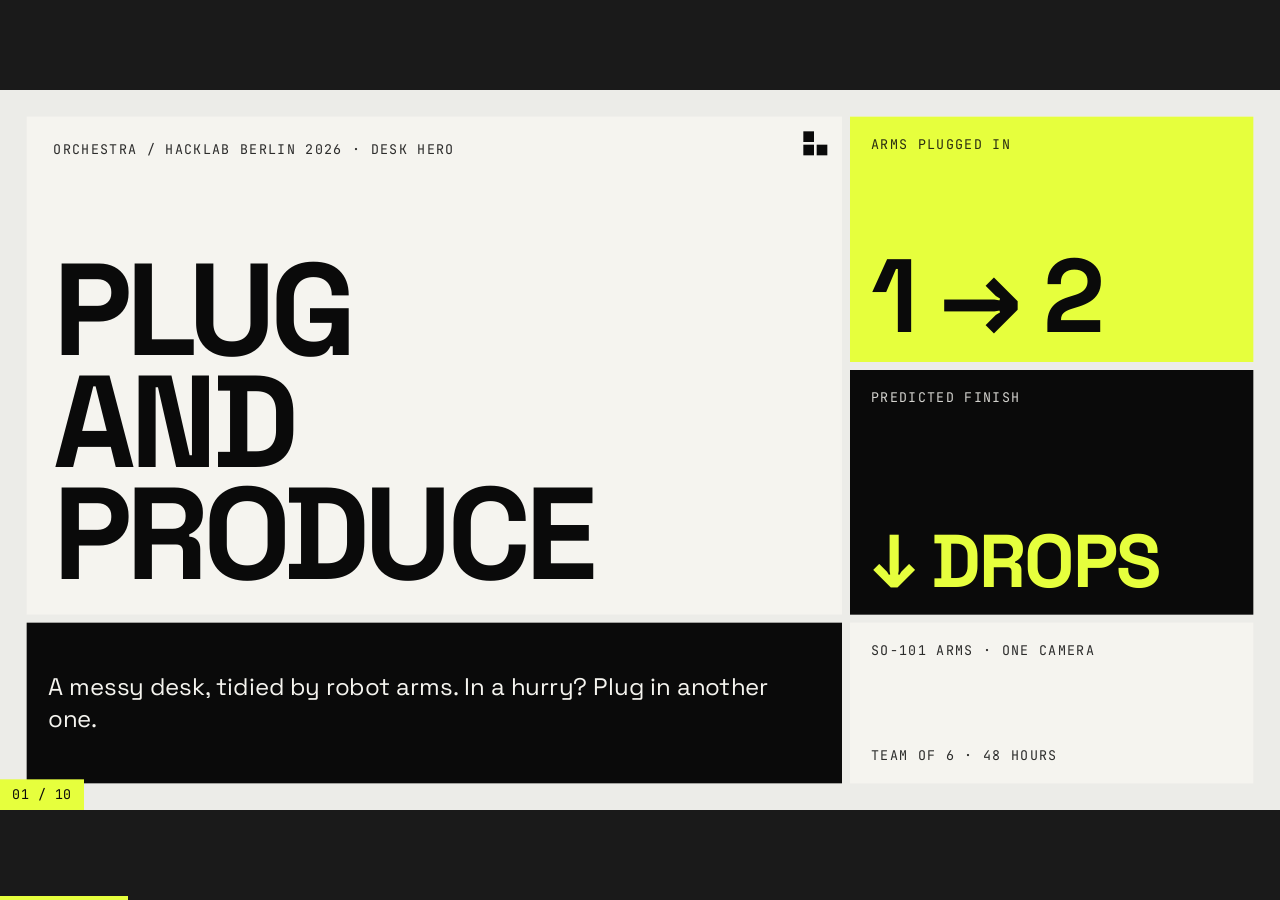
==== presentation/index.html @ 5237c0c7 "Pitch deck: film of the real run (slot), three arms in simulation, reach and step times on the appro" ====
<!DOCTYPE html>
<html lang="en">
<head>
<meta charset="UTF-8">
<meta name="viewport" content="width=device-width, initial-scale=1.0">
<title>Plug and Produce · Orchestra</title>

<!-- Fonts: Space Grotesk (display + body), JetBrains Mono (labels) -->
<link rel="preconnect" href="https://fonts.googleapis.com">
<link rel="preconnect" href="https://fonts.gstatic.com" crossorigin>
<link href="https://fonts.googleapis.com/css2?family=Space+Grotesk:wght@400;500;700&family=JetBrains+Mono:wght@400;500&display=swap" rel="stylesheet">

<style>
/* ===========================================
   THEME: Neo-Grid Bold
   Change these to restyle the whole deck
   =========================================== */
:root {
    --paper: #F5F4EF;
    --bg: #ECECE8;
    --ink: #0A0A0A;
    --lemon: #E6FF3D;
    --muted: #8A8A85;
    --stage-bg: #1A1A1A;
    --slide-bg: var(--bg);

    --font-display: 'Space Grotesk', 'Helvetica Neue', Helvetica, Arial, sans-serif;
    --font-mono: 'JetBrains Mono', ui-monospace, monospace;

    --ease-out-expo: cubic-bezier(0.16, 1, 0.3, 1);
}

* { margin: 0; padding: 0; box-sizing: border-box; }

/* ===========================================
   FIXED 16:9 STAGE: MANDATORY BASE STYLES
   (viewport-base.css, included in full)
   =========================================== */
html,
body {
    width: 100%;
    height: 100%;
    margin: 0;
    overflow: hidden;
    background: var(--stage-bg, #000);
}

.deck-viewport {
    position: fixed;
    inset: 0;
    overflow: hidden;
    background: var(--stage-bg, #000);
}

.deck-stage {
    position: absolute;
    left: 0;
    top: 0;
    width: 1920px;
    height: 1080px;
    overflow: hidden;
    transform-origin: 0 0;
    background: var(--slide-bg, #fff);
}

.slide {
    position: absolute;
    inset: 0;
    width: 1920px;
    height: 1080px;
    overflow: hidden;
    display: block;
    visibility: hidden;
    opacity: 0;
    pointer-events: none;
    background: var(--slide-bg, #fff);
}

.slide.active,
.slide.visible {
    visibility: visible;
    opacity: 1;
    pointer-events: auto;
    z-index: 1;
}

img,
video,
canvas,
svg {
    max-width: 100%;
    max-height: 100%;
}

.deck-controls {
    position: fixed;
    left: 50%;
    bottom: 22px;
    transform: translateX(-50%);
    z-index: 1000;
}

@media print {
    html,
    body {
        width: 1920px;
        height: auto;
        overflow: visible;
        background: #fff;
    }

    .deck-viewport {
        position: static;
        overflow: visible;
        background: #fff;
    }

    .deck-stage {
        position: static;
        width: auto;
        height: auto;
        transform: none !important;
        background: none;
    }

    .slide {
        position: relative;
        display: block !important;
        visibility: visible !important;
        opacity: 1 !important;
        pointer-events: auto !important;
        width: 1920px;
        height: 1080px;
        break-after: page;
        page-break-after: always;
    }

    .slide:last-child {
        break-after: auto;
        page-break-after: auto;
    }

    .deck-controls {
        display: none !important;
    }
}

@media (prefers-reduced-motion: reduce) {
    *,
    *::before,
    *::after {
        animation-duration: 0.01ms !important;
        transition-duration: 0.2s !important;
    }
}

/* ===========================================
   GRID FRAME: 12 columns x 8 rows, 40px inset, 12px gaps
   Place panels with inline grid-column / grid-row spans
   =========================================== */
.slide { font-family: var(--font-display); color: var(--ink); }

.frame {
    position: absolute;
    inset: 40px;
    display: grid;
    grid-template-columns: repeat(12, 1fr);
    grid-template-rows: repeat(8, 1fr);
    gap: 12px;
}

/* ===========================================
   PANELS: paper (default), ink (inverted), lemon (signal)
   No radius, no shadow: depth comes from color adjacency
   =========================================== */
.p {
    position: relative;
    overflow: hidden;
    background: var(--paper);
    padding: 28px 32px;
    display: flex;
    flex-direction: column;
    gap: 18px;
    min-width: 0;
    min-height: 0;
}
.p.ink { background: var(--ink); color: var(--paper); }
.p.lemon { background: var(--lemon); color: var(--ink); }
.p.between { justify-content: space-between; }
.p.end { justify-content: flex-end; }
.p.pad-lg { padding: 36px 40px; }
/* Card bodies reserve equal lines so headlines in a row line up */
.p.between > div:last-child > p.bsm { min-height: 4.35em; }
.p.between > div:last-child > p.body { min-height: 2.7em; }

/* ===========================================
   TYPOGRAPHY
   Display = Space Grotesk 700 uppercase; body = 400 mixed case;
   labels = JetBrains Mono uppercase, tracked
   =========================================== */
.lab {
    font: 400 20px/1.35 var(--font-mono);
    letter-spacing: 0.1em;
    text-transform: uppercase;
    opacity: 0.85;
}
.lab-sm { font: 400 16px/1.4 var(--font-mono); letter-spacing: 0.1em; text-transform: uppercase; opacity: 0.8; }

.display, .title, .sub, .ch, .h3, .stat, .stat-lg, .stat-sm, .secnum {
    font-family: var(--font-display);
    font-weight: 700;
    text-transform: uppercase;
}
.display { font-size: 132px; line-height: 0.92; letter-spacing: -0.02em; }
.title   { font-size: 88px;  line-height: 0.95; letter-spacing: -0.015em; }
.sub     { font-size: 56px;  line-height: 1.0;  letter-spacing: -0.01em; }
.ch      { font-size: 44px;  line-height: 1.0;  letter-spacing: -0.01em; }
.h3      { font-size: 30px;  line-height: 1.05; letter-spacing: -0.005em; }
.stat    { font-size: 156px; line-height: 0.9;  letter-spacing: -0.03em; }
.stat-lg { font-size: 240px; line-height: 0.85; letter-spacing: -0.04em; }
.stat-sm { font-size: 96px;  line-height: 0.9;  letter-spacing: -0.03em; }
.secnum  { font-size: 320px; line-height: 0.85; letter-spacing: -0.05em; }

.body    { font: 400 28px/1.35 var(--font-display); }
.body-lg { font: 400 36px/1.3 var(--font-display); }
.bsm     { font: 400 22px/1.45 var(--font-display); }
.mono { font-family: var(--font-mono); }

/* Headline emphasis: <mark> = lemon swatch, <em> = lemon color, upright */
mark { background: var(--lemon); color: var(--ink); padding: 0 8px; }
em { font-style: normal; color: var(--lemon); }
.p.lemon em, .p:not(.ink) em { color: var(--ink); background: var(--lemon); padding: 0 6px; }

/* ===========================================
   DECORATIVE MARKS
   =========================================== */
.corner {
    position: absolute; top: 22px; right: 22px;
    width: 36px; height: 36px;
    display: grid; grid-template: 1fr 1fr / 1fr 1fr; gap: 4px;
}
.corner i { background: currentColor; }
.corner i:nth-child(2) { background: transparent; }

.blockmark {
    width: 96px; height: 96px;
    display: grid; grid-template: 1fr 1fr / 1fr 1fr; gap: 6px;
}
.blockmark i:nth-child(1), .blockmark i:nth-child(4) { background: currentColor; }

/* Page-number tag, bottom-left of every slide */
.pagenum {
    position: absolute; left: 0; bottom: 0; z-index: 2;
    font: 400 20px var(--font-mono); letter-spacing: 0.04em;
    padding: 10px 18px;
    background: var(--paper); color: var(--ink);
}
.pagenum.invert { background: var(--ink); color: var(--paper); }
.pagenum.lemon { background: var(--lemon); color: var(--ink); }

/* Status chips (0-radius "pills") */
.chips { display: flex; flex-wrap: wrap; gap: 12px; }
.chip {
    font: 500 20px var(--font-mono); letter-spacing: 0.08em; text-transform: uppercase;
    padding: 8px 14px; border: 1.5px solid currentColor;
}
.chip.yes { background: var(--lemon); color: var(--ink); border-color: var(--ink); }

/* ===========================================
   REVEAL ANIMATION: panels rise in, staggered, when a slide becomes visible
   =========================================== */
.frame > .p {
    opacity: 0;
    transform: translateY(24px);
    transition: opacity 0.55s var(--ease-out-expo), transform 0.55s var(--ease-out-expo);
}
.slide.visible .frame > .p { opacity: 1; transform: none; }
.frame > .p:nth-child(1) { transition-delay: 0.05s; }
.frame > .p:nth-child(2) { transition-delay: 0.15s; }
.frame > .p:nth-child(3) { transition-delay: 0.25s; }
.frame > .p:nth-child(4) { transition-delay: 0.35s; }
.frame > .p:nth-child(5) { transition-delay: 0.45s; }
.frame > .p:nth-child(6) { transition-delay: 0.55s; }
.frame > .p:nth-child(7) { transition-delay: 0.65s; }
.frame > .p:nth-child(8) { transition-delay: 0.75s; }

/* ===========================================
   SLIDE 3: LIVE COUNTDOWN WIDGET (example numbers, see slide 6)
   =========================================== */
.clock-time {
    font: 700 132px/0.9 var(--font-display); letter-spacing: -0.03em;
    color: var(--lemon); font-variant-numeric: tabular-nums;
}
.lanes { display: grid; gap: 14px; }
.lane { display: grid; grid-template-columns: 92px 1fr; align-items: center; gap: 14px; opacity: 0.25; transition: opacity 0.4s; }
.lane.on { opacity: 1; }
.lane .bar { height: 34px; display: flex; gap: 6px; }
.lane .bar i { display: block; height: 100%; background: var(--paper); transform: scaleX(0); transform-origin: left; transition: transform 0.6s var(--ease-out-expo); }
.lane.on .bar i { transform: scaleX(1); }
.lane .bar i.l { background: var(--lemon); }
.limit-tag { align-self: flex-start; }

/* ===========================================
   SLIDE 4: FLOW ARROW
   =========================================== */
.arrow { width: 56px; height: 56px; position: absolute; right: 24px; top: 24px; }

/* ===========================================
   SLIDE 5: DEMO BEATS
   =========================================== */
.film { position: relative; padding: 0; overflow: hidden; background: var(--ink); }
.film video { position: absolute; inset: 0; width: 100%; height: 100%; object-fit: cover; background: var(--ink); }
.film .missing { position: absolute; inset: 0; display: none; align-items: center; justify-content: center; text-align: center; padding: 40px; color: var(--paper); font: 500 24px/1.4 var(--font-mono); }
.film.nofilm video { display: none; }
.film.nofilm .missing { display: flex; }
.beats { list-style: none; display: grid; gap: 30px; }
.beats li { display: grid; grid-template-columns: 72px 1fr; gap: 20px; align-items: baseline; }
.beats .n { font: 500 24px var(--font-mono); letter-spacing: 0.06em; color: var(--lemon); }
.beats .t { font: 400 30px/1.3 var(--font-display); }
.beats b { font-weight: 700; text-transform: uppercase; letter-spacing: -0.005em; }

/* ===========================================
   SLIDE 6: BAR CHART (ideal 1/N vs lower bound)
   =========================================== */
.chart { flex: 1; display: grid; grid-template-columns: repeat(4, 1fr); gap: 40px; align-items: end;
         border-left: 2px solid var(--ink); border-bottom: 2px solid var(--ink); padding: 0 32px; min-height: 0; }
.grp { height: 100%; display: flex; align-items: flex-end; gap: 10px; position: relative; }
.bar-v { flex: 1; position: relative; transform: scaleY(0); transform-origin: bottom; transition: transform 0.8s var(--ease-out-expo); }
.slide.visible .bar-v { transform: scaleY(1); }
.grp:nth-child(2) .bar-v { transition-delay: 0.15s; }
.grp:nth-child(3) .bar-v { transition-delay: 0.3s; }
.grp:nth-child(4) .bar-v { transition-delay: 0.45s; }
.bar-v.a { background: var(--ink); }
.bar-v.b { background: var(--lemon); border: 1.5px solid var(--ink); }
.bar-v span { position: absolute; top: -34px; left: 0; right: 0; text-align: center; font: 500 20px var(--font-mono); }
.xaxis { display: grid; grid-template-columns: repeat(4, 1fr); gap: 40px; padding: 0 32px 0 34px; }
.xaxis div { text-align: center; }
.legend { display: flex; gap: 28px; align-items: center; }
.sw { display: inline-block; width: 22px; height: 22px; vertical-align: -4px; margin-right: 10px; }
.sw.a { background: var(--ink); }
.sw.b { background: var(--lemon); border: 1.5px solid var(--ink); }
.formula { font: 500 38px/1.35 var(--font-mono); letter-spacing: 0.01em; }
.formula u { text-decoration: none; border-bottom: 3px solid var(--lemon); }

/* ===========================================
   PRESENTER CHROME (outside the stage)
   Progress bar, notes overlay (N), edit toggle (E)
   =========================================== */
.progress { position: fixed; left: 0; bottom: 0; height: 4px; background: var(--lemon); z-index: 1001; transition: width 0.3s; }
.notes { display: none; }
#notesPanel {
    position: fixed; left: 0; right: 0; bottom: 0; z-index: 1002;
    background: rgba(10, 10, 10, 0.92); color: var(--paper);
    font: 400 18px/1.5 var(--font-display); padding: 18px 28px 24px;
    transform: translateY(100%); transition: transform 0.25s;
}
#notesPanel.show { transform: none; }
#notesPanel .lab { color: var(--lemon); margin-bottom: 6px; }

.edit-hotzone { position: fixed; top: 0; left: 0; width: 80px; height: 80px; z-index: 10000; cursor: pointer; }
.edit-toggle {
    position: fixed; top: 16px; left: 16px; z-index: 10001;
    font: 500 14px var(--font-mono); letter-spacing: 0.08em; text-transform: uppercase;
    background: var(--lemon); color: var(--ink); border: 0; padding: 10px 14px; cursor: pointer;
    opacity: 0; pointer-events: none; transition: opacity 0.3s ease;
}
.edit-toggle.show, .edit-toggle.active { opacity: 1; pointer-events: auto; }
body.editing .deck-stage [contenteditable="true"]:focus { outline: 3px dashed var(--lemon); outline-offset: 4px; }
</style>
</head>
<body>
<div class="deck-viewport">
<main class="deck-stage" id="deckStage">

<!-- =========================================================
     01 / COVER
     ========================================================= -->
<section class="slide" aria-label="Plug and Produce">
  <div class="frame">
    <div class="p pad-lg between" style="grid-column:1/span 8;grid-row:1/span 6">
      <div class="lab">Orchestra / HackLab Berlin 2026 &middot; Desk Hero</div>
      <div class="corner"><i></i><i></i><i></i><i></i></div>
      <h1 class="display" style="font-size:196px;line-height:.86;letter-spacing:-.045em">Plug<br>and<br>Produce</h1>
    </div>
    <div class="p lemon between" style="grid-column:9/span 4;grid-row:1/span 3">
      <div class="lab">Arms plugged in</div>
      <div class="stat">1&nbsp;&rarr;&nbsp;2</div>
    </div>
    <div class="p ink between" style="grid-column:9/span 4;grid-row:4/span 3">
      <div class="lab">Predicted finish</div>
      <div class="stat-sm" style="font-size:112px;color:var(--lemon)">&darr;&nbsp;Drops</div>
    </div>
    <div class="p ink" style="grid-column:1/span 8;grid-row:7/span 2;justify-content:center">
      <p class="body-lg">A messy desk, tidied by robot arms. In a hurry? Plug in another one.</p>
    </div>
    <div class="p between" style="grid-column:9/span 4;grid-row:7/span 2">
      <div class="lab">SO-101 arms &middot; one camera</div>
      <div class="lab">Team of 6 &middot; 48 hours</div>
    </div>
  </div>
  <div class="pagenum lemon">01 / 10</div>
  <aside class="notes">We're Orchestra. Your desk is a mess. Point a camera at it and the arms tidy it. In a hurry? Plug in another arm and watch the finish time drop. (~15 s)</aside>
</section>

<!-- =========================================================
     02 / PROBLEM
     ========================================================= -->
<section class="slide" aria-label="The problem">
  <div class="frame">
    <div class="p pad-lg between" style="grid-column:1/span 7;grid-row:1/span 4">
      <div class="lab">The problem / your desk</div>
      <div class="corner"><i></i><i></i><i></i><i></i></div>
      <h2 class="title">A desk robot does<br><mark>one trained thing</mark></h2>
    </div>
    <div class="p lemon between" style="grid-column:8/span 5;grid-row:1/span 4">
      <div class="lab">Training runs we need for a new object on the desk</div>
      <div class="stat-lg">0</div>
    </div>
    <div class="p ink between" style="grid-column:1/span 4;grid-row:5/span 4">
      <div class="stat-sm" style="color:var(--lemon)">01</div>
      <div><div class="ch" style="margin-bottom:14px">New object</div><p class="body">A trained policy only knows the things it was shown.</p></div>
    </div>
    <div class="p between" style="grid-column:5/span 4;grid-row:5/span 4">
      <div class="stat-sm">02</div>
      <div><div class="ch" style="margin-bottom:14px">In a hurry</div><p class="body">A second arm means new data, or re-programming by hand.</p></div>
    </div>
    <div class="p ink between" style="grid-column:9/span 4;grid-row:5/span 4">
      <div class="stat-sm" style="color:var(--lemon)">03</div>
      <div><div class="ch" style="margin-bottom:14px">More arms</div><p class="body">The speed-up flattens, and nothing tells you why.</p></div>
    </div>
  </div>
  <div class="pagenum">02 / 10</div>
  <aside class="notes">Desk robots today are trained for one chore with the objects they saw. Put something new on the desk and they are lost. Want it done faster with a second arm? That means new data or re-programming. And more arms rarely means N times faster, with nothing telling you why. Ours needs no training per object: a camera model names what is on the desk. (~30 s)</aside>
</section>

<!-- =========================================================
     03 / IDEA
     ========================================================= -->
<section class="slide" aria-label="The idea" data-countdown>
  <div class="frame">
    <div class="p pad-lg between" style="grid-column:1/span 9;grid-row:1/span 3">
      <div class="lab">The idea</div>
      <h2 class="title" style="font-size:84px">Press Go. Plug in.<br><mark>Watch the clock drop.</mark></h2>
    </div>
    <div class="p lemon between" style="grid-column:1/span 3;grid-row:4/span 5">
      <div class="stat-sm">01</div>
      <div>
        <div class="ch" style="margin-bottom:14px">See</div>
        <p class="bsm">A camera model reads the desk, names each thing, decides where it goes and writes the steps.</p>
      </div>
    </div>
    <div class="p between" style="grid-column:4/span 3;grid-row:4/span 5">
      <div class="stat-sm">02</div>
      <div>
        <div class="ch" style="margin-bottom:14px">Split</div>
        <p class="bsm">The planner gives every step to an arm and predicts the finish time.</p>
      </div>
    </div>
    <div class="p ink between" style="grid-column:7/span 3;grid-row:4/span 5">
      <div class="stat-sm" style="color:var(--lemon)">03</div>
      <div>
        <div class="ch" style="margin-bottom:14px">Re-split</div>
        <p class="bsm">An arm joins, leaves or fails: running steps stay put, the rest is re-planned live.</p>
      </div>
    </div>
    <div class="p ink between" style="grid-column:10/span 3;grid-row:1/span 8">
      <div class="lab">Predicted finish &middot; our planner</div>
      <div class="clock-time" id="clockTime">2:00</div>
      <div class="chip yes limit-tag" id="clockLimit">Limit: arms</div>
      <div class="lanes">
        <div class="lane on" data-lane="1"><span class="lab">Arm 1</span><div class="bar"><i style="width:30%"></i><i style="width:22%"></i><i style="width:26%"></i></div></div>
        <div class="lane" data-lane="2"><span class="lab">Arm 2</span><div class="bar"><i class="l" style="width:28%"></i><i class="l" style="width:24%"></i></div></div>
        <div class="lane" data-lane="3"><span class="lab">Arm 3</span><div class="bar"><i style="width:34%"></i></div></div>
      </div>
      <div class="lab-sm">Sort 12 objects &middot; planner output on today's code</div>
    </div>
  </div>
  <div class="pagenum invert">03 / 10</div>
  <aside class="notes">Three moves. See: a camera model reads the desk and writes the steps. Split: the planner assigns steps and predicts the finish. Re-split: when an arm joins, leaves or fails, we re-plan the rest live. The clock on the right is our planner's real output for the 12-object sort: watch it drop as arms join, then stop when a shared bin binds. (~35 s)</aside>
</section>

<!-- =========================================================
     04 / HOW IT WORKS
     ========================================================= -->
<section class="slide" aria-label="How it works">
  <div class="frame">
    <div class="p pad-lg between" style="grid-column:1/span 5;grid-row:1/span 2">
      <div class="lab">How it works</div>
      <h2 class="sub">One loop, <mark>any arm</mark></h2>
    </div>
    <div class="p ink between" style="grid-column:6/span 7;grid-row:1/span 2">
      <div class="lab">The one contract every arm speaks</div>
      <p class="body-lg"><span class="mono" style="color:var(--lemon);font-size:32px;white-space:nowrap">execute(task) &rarr; ok | failed | timeout | arm_down</span><br>Real, simulated and fake arms all implement it.</p>
    </div>

    <div class="p between" style="grid-column:1/span 3;grid-row:3/span 3">
      <svg class="arrow" viewBox="0 0 64 64" aria-hidden="true"><path d="M8 32h44M36 16l16 16-16 16" fill="none" stroke="currentColor" stroke-width="6"/></svg>
      <div class="lab">Ops &middot; 01</div>
      <div><div class="h3" style="margin-bottom:10px">Camera + VLM</div><p class="bsm">Qwen3-VL points at each object; ArUco markers map pixels onto the table.</p></div>
    </div>
    <div class="p lemon between" style="grid-column:4/span 3;grid-row:3/span 3">
      <svg class="arrow" viewBox="0 0 64 64" aria-hidden="true"><path d="M8 32h44M36 16l16 16-16 16" fill="none" stroke="currentColor" stroke-width="6"/></svg>
      <div class="lab">Ops &middot; 02</div>
      <div><div class="h3" style="margin-bottom:10px">Planner</div><p class="bsm">Reach: only arms that can get to an object are offered it. Time: every step has an estimate, replaced by each arm's measured times.</p></div>
    </div>
    <div class="p between" style="grid-column:7/span 3;grid-row:3/span 3">
      <svg class="arrow" viewBox="0 0 64 64" aria-hidden="true"><path d="M8 32h44M36 16l16 16-16 16" fill="none" stroke="currentColor" stroke-width="6"/></svg>
      <div class="lab">Ops &middot; 03</div>
      <div><div class="h3" style="margin-bottom:10px">Executor</div><p class="bsm">One arm at a time in a shared area. Retries, heartbeat, and a re-plan on every event.</p></div>
    </div>
    <div class="p ink between" style="grid-column:10/span 3;grid-row:3/span 3">
      <div class="lab">Action &middot; 04</div>
      <div><div class="h3" style="margin-bottom:10px">Arm workers</div><p class="bsm">SkillWorker: IK skills on MuJoCo and LeRobot; SmolVLA behind the same call.</p></div>
    </div>

    <div class="p lemon between" style="grid-column:1/span 4;grid-row:6/span 3">
      <div class="lab">Hardware</div>
      <div><div class="h3" style="margin-bottom:10px">Discovery</div><p class="bsm">Arm plugged in or out: its worker starts, homes slowly, joins the plan.</p></div>
    </div>
    <div class="p between" style="grid-column:5/span 4;grid-row:6/span 3">
      <div class="lab">Ops</div>
      <div><div class="h3" style="margin-bottom:10px">Event log</div><p class="bsm">Append-only JSON lines. The screen reads only this.</p></div>
    </div>
    <div class="p ink between" style="grid-column:9/span 4;grid-row:6/span 3">
      <div class="lab">Ops</div>
      <div><div class="h3" style="margin-bottom:10px">Live screen</div><p class="bsm">Countdown, what-if for 1&ndash;4 arms, the limit in words, plan vs actual.</p></div>
    </div>
  </div>
  <div class="pagenum invert">04 / 10</div>
  <aside class="notes">Left to right. The camera model names what is on the desk and writes the steps. Reach: we know where each arm stands, so a step is only offered to arms that can get to the object. Time: every step has an estimate, and after the first few the planner uses each arm's own measured times, so the finish time on screen gets more honest as it runs. The executor keeps two arms out of the same spot and re-plans on every event. Plugging in an arm is just one more event. (~40 s)</aside>
</section>

<!-- =========================================================
     05 / LIVE DEMO CUE
     ========================================================= -->
<section class="slide" aria-label="Live demo">
  <div class="frame">
    <div class="p film" style="grid-column:1/span 8;grid-row:1/span 8">
      <video src="media/real_run.mp4" controls playsinline preload="metadata" onerror="this.parentNode.classList.add('nofilm')"></video>
      <div class="missing">Film of the real run goes here:<br>presentation/media/real_run.mp4</div>
    </div>
    <div class="p ink pad-lg" style="grid-column:9/span 4;grid-row:1/span 8;justify-content:center">
      <ol class="beats">
        <li><span class="n">01</span><span class="t"><b>See.</b> The camera reads the desk and splits the work.</span></li>
        <li><span class="n">02</span><span class="t"><b>Go.</b> One arm tidies; the clock runs.</span></li>
        <li><span class="n">03</span><span class="t"><b>Plug in.</b> A second arm, found by its USB.</span></li>
        <li><span class="n">04</span><span class="t"><b>Re-plan.</b> The rest is re-split, live.</span></li>
        <li><span class="n">05</span><span class="t"><b>Together.</b> Both arms finish the desk.</span></li>
      </ol>
    </div>
  </div>
  <div class="pagenum invert">05 / 10</div>
  <aside class="notes">Play the film, shot on our own table (click the video). Narrate each beat over it; keep quiet at the plug-in and let the screen do the talking. Say only what the film shows. If the rig is on stage and behaving, offer a judge to put their own object on the desk. (~90 s)</aside>
</section>

<!-- =========================================================
     06 / THREE ARMS, SIMULATED
     ========================================================= -->
<section class="slide" aria-label="Three arms">
  <div class="frame">
    <div class="p film" style="grid-column:1/span 8;grid-row:1/span 8">
      <video src="../docs/media/pyramid_isaac_sim.mp4" controls muted playsinline preload="metadata" onerror="this.parentNode.classList.add('nofilm')"></video>
      <div class="missing">Simulation film:<br>docs/media/pyramid_isaac_sim.mp4</div>
    </div>
    <div class="p lemon between pad-lg" style="grid-column:9/span 4;grid-row:1/span 4">
      <div class="lab">Same planner, three arms, another job</div>
      <div class="ch">Arms join<br>as it runs</div>
    </div>
    <div class="p ink between" style="grid-column:9/span 4;grid-row:5/span 2">
      <div class="lab">Steps done, 14 boxes into a pyramid</div>
      <div class="stat-sm" style="color:var(--lemon)">28/28</div>
    </div>
    <div class="p between" style="grid-column:9/span 4;grid-row:7/span 2">
      <div class="lab">Simulated (MuJoCo, shown in Isaac Sim)</div>
      <p class="bsm">Arm 2 joins after 3 boxes, arm 3 after 7. Done in 110.5 s, no contact between arms.</p>
    </div>
  </div>
  <div class="pagenum invert">06 / 10</div>
  <aside class="notes">Two arms is what fits on our table. In simulation the same planner and executor run three: one arm starts alone, the second joins after three boxes, the third after seven, and nobody re-programs anything. A different job too, stacking a pyramid: the system does not care what the task is. Say clearly this one is simulated. (~25 s)</aside>
</section>

<!-- =========================================================
     07 / WHY IT STOPS SPEEDING UP
     ========================================================= -->
<section class="slide" aria-label="Why it stops speeding up">
  <div class="frame">
    <div class="p pad-lg between" style="grid-column:1/span 6;grid-row:1/span 3">
      <div class="lab">Why it stops speeding up</div>
      <h2 class="title" style="font-size:72px">More arms help<br><mark>until</mark> something<br>else binds</h2>
    </div>
    <div class="p ink between pad-lg" style="grid-column:7/span 6;grid-row:1/span 3">
      <div class="lab">Lower bound, computed on every re-plan</div>
      <div class="formula">finish &ge; max(<br>&nbsp;&nbsp;<u>work &divide; arms</u>,<br>&nbsp;&nbsp;<u>step order</u>, <u>busiest shared area</u> )</div>
      <div class="chips"><span class="chip yes">arms</span><span class="chip yes">order</span><span class="chip yes">resource:&lt;name&gt;</span></div>
    </div>
    <div class="p" style="grid-column:1/span 8;grid-row:4/span 5;gap:16px">
      <div class="legend lab"><span><i class="sw a"></i>Ideal 1/N</span><span><i class="sw b"></i>Our plan</span><span style="margin-left:auto">Sort 12 objects &middot; seconds</span></div>
      <div class="chart" id="scaleChart" style="margin-top:40px">
        <div class="grp"><div class="bar-v a" style="height:100%"><span>120</span></div><div class="bar-v b" style="height:100%"><span>120</span></div></div>
        <div class="grp"><div class="bar-v a" style="height:50%"><span>60</span></div><div class="bar-v b" style="height:53.3%"><span>64</span></div></div>
        <div class="grp"><div class="bar-v a" style="height:33.3%"><span>40</span></div><div class="bar-v b" style="height:45%"><span>54</span></div></div>
        <div class="grp"><div class="bar-v a" style="height:25%"><span>30</span></div><div class="bar-v b" style="height:45%"><span>54</span></div></div>
      </div>
      <div class="xaxis lab-sm" id="scaleAxis"><div>1 arm<br>limit: arms</div><div>2 arms<br>limit: arms</div><div>3 arms<br>limit: input bin</div><div>4 arms<br>limit: input bin</div></div>
    </div>
    <div class="p lemon between" style="grid-column:9/span 4;grid-row:4/span 3">
      <div class="lab">Planned speed-up (planner output), sort 12 objects, <span data-fact="scaling.best_arms">3</span> arms</div>
      <div class="stat" data-fact="scaling.best_speedup">2.2&times;</div>
    </div>
    <div class="p ink between" style="grid-column:9/span 4;grid-row:7/span 2">
      <div class="lab">Published multi-arm systems: 1.5&ndash;3&times;</div>
      <p class="body">Not N&times;. The screen names the limit, in words.</p>
    </div>
  </div>
  <div class="pagenum invert">07 / 10</div>
  <aside class="notes">Speed-up is never N times. The finish time can't beat the work split across arms, the longest chain of ordered steps, or the busiest shared area. We compute that bound on every re-plan and say which one binds. This chart is planned, not measured on real arms: our planner on today's code for a 12-object sort: the second arm nearly halves it, the third helps less, and the fourth adds nothing because everyone queues at the shared input bin. (~35 s)</aside>
</section>

<!-- =========================================================
     08 / BUILT THIS WEEKEND (numbers filled by update_deck.py)
     ========================================================= -->
<section class="slide" aria-label="Built this weekend">
  <div class="frame">
    <div class="p pad-lg between" style="grid-column:1/span 6;grid-row:1/span 3">
      <div class="lab">Where we are</div>
      <h2 class="title" style="font-size:80px">Built this<br><mark>weekend</mark></h2>
      <div class="lab-sm">From the repo &middot; main @ <span data-fact="main_sha">ec9f69e</span> &middot; <span data-fact="generated">Sat 21 Nov</span></div>
    </div>
    <div class="p lemon between" style="grid-column:7/span 3;grid-row:1/span 3">
      <div class="lab">Tests across team branches</div>
      <div class="stat" data-fact="show.tests">199</div>
    </div>
    <div class="p ink between" style="grid-column:10/span 3;grid-row:1/span 3">
      <div class="lab">Commits, all teams</div>
      <div class="stat" style="color:var(--lemon)" data-fact="show.commits">91</div>
    </div>
    <div class="p between" style="grid-column:1/span 3;grid-row:4/span 3">
      <div class="lab">Operations backlog done</div>
      <div class="stat-sm" data-fact="show.ops_backlog">16/22</div>
    </div>
    <div class="p ink between" style="grid-column:4/span 3;grid-row:4/span 3">
      <div class="lab">Action workstreams done</div>
      <div class="stat-sm" style="color:var(--lemon)" data-fact="show.action_work">12/13</div>
    </div>
    <div class="p between" style="grid-column:7/span 3;grid-row:4/span 3">
      <div class="lab">Arm pairs calibrated, teleoperating</div>
      <div class="stat-sm" data-fact="show.pairs">2</div>
    </div>
    <div class="p lemon between" style="grid-column:10/span 3;grid-row:4/span 3">
      <div class="lab">Teleop episodes on the Hub</div>
      <div class="stat-sm" data-fact="show.episodes">20</div>
    </div>
    <div class="p ink between" style="grid-column:1/span 6;grid-row:7/span 2">
      <div class="lab">Simulation</div>
      <p class="body">Sort 12 objects: <span data-fact="show.sim_steps">24/24</span> steps on <span data-fact="show.sim_arms">3</span> MuJoCo arms; a failed grasp recovers.</p>
    </div>
    <div class="p between" style="grid-column:7/span 6;grid-row:7/span 2">
      <div class="lab">Real arms, Sunday morning</div>
      <p class="body">Two SO-101s tidy 5 boxes into the bowl: best run 106 s. An arm plugged in mid-run joins in under 1 s.</p>
    </div>
  </div>
  <div class="pagenum">08 / 10</div>
  <aside class="notes">Where we are, straight from the repo: the camera, the planner and the live re-split work end to end; simulated arms run the whole sort; and since Sunday morning two real arms tidy the table together, with an arm joining mid-run in under a second. (~20 s)</aside>
</section>

<!-- =========================================================
     09 / UNDER THE HOOD + TEAM
     ========================================================= -->
<section class="slide" aria-label="Under the hood">
  <div class="frame">
    <div class="p lemon between" style="grid-column:1/span 3;grid-row:1/span 3">
      <div class="lab">CP-SAT proves the plan optimal at 4&ndash;8 arms</div>
      <div class="stat" style="font-size:128px">&lt;2&nbsp;s</div>
    </div>
    <div class="p between" style="grid-column:4/span 3;grid-row:1/span 3">
      <div class="lab">Switch plans only if 10% better, unless arms change or a step fails</div>
      <div class="stat" style="font-size:128px">10%</div>
    </div>
    <div class="p ink between" style="grid-column:7/span 3;grid-row:1/span 3">
      <div class="lab">Running steps moved by a re-plan</div>
      <div class="stat" style="font-size:128px;color:var(--lemon)">0</div>
    </div>
    <div class="p between" style="grid-column:10/span 3;grid-row:1/span 3">
      <div class="lab">Camera check per place step, Qwen3-VL on one laptop GPU</div>
      <div class="stat" style="font-size:128px">2.8&nbsp;s</div>
    </div>

    <div class="p ink between" style="grid-column:1/span 4;grid-row:4/span 5">
      <div class="lab">Hardware</div>
      <div>
        <div class="sub" style="margin-bottom:16px">Diego &amp; Om</div>
        <p class="bsm">Rig, calibration, safe motion. Two real arms picking by camera, aim fitted on logged grasps.</p>
      </div>
    </div>
    <div class="p between" style="grid-column:5/span 4;grid-row:4/span 5">
      <div class="lab">Action</div>
      <div>
        <div class="sub" style="margin-bottom:16px">Vivek &amp; Sahil</div>
        <p class="bsm">IK skills behind one worker, sort on 3 MuJoCo arms, LeRobot driver. Teleop data for SmolVLA.</p>
      </div>
    </div>
    <div class="p lemon between" style="grid-column:9/span 4;grid-row:4/span 5">
      <div class="lab">Operations</div>
      <div>
        <div class="sub" style="margin-bottom:16px">Vato &amp; Aravind</div>
        <p class="bsm">Planners, live re-split, live screen, plug-in detection. Qwen3-VL reads the desk.</p>
      </div>
    </div>
  </div>
  <div class="pagenum lemon">09 / 10</div>
  <aside class="notes">Under the hood: CP-SAT proves optimal plans in under 2 s at 4 to 8 arms, with HEFT as the live default. We never move a running step, we only switch plans when it's clearly better, and the camera checks every place. Three teams, one contract between them. (~25 s)</aside>
</section>

<!-- =========================================================
     10 / CLOSE
     ========================================================= -->
<section class="slide" aria-label="Thank you">
  <div class="frame">
    <div class="p ink end pad-lg" style="grid-column:1/span 9;grid-row:1/span 6">
      <div class="corner" style="color:var(--lemon)"><i></i><i></i><i></i><i></i></div>
      <h2 class="display">Plug in an arm.<br><em>Watch the clock</em><br><em>drop.</em></h2>
    </div>
    <div class="p lemon between" style="grid-column:10/span 3;grid-row:1/span 6">
      <div class="blockmark"><i></i><i></i><i></i><i></i></div>
      <div>
        <div class="lab" style="margin-bottom:14px">Thank you</div>
        <div class="sub">Questions?</div>
      </div>
    </div>
    <div class="p between" style="grid-column:1/span 6;grid-row:7/span 2">
      <div class="lab">Beyond the desk</div>
      <p class="body">The same system runs a packing or kitting bench: add an arm, and it tells you when the batch is done.</p>
    </div>
    <div class="p between" style="grid-column:7/span 6;grid-row:7/span 2">
      <div class="lab">Orchestra &middot; github.com/termvato/HFTeamA</div>
      <p class="body">Diego &middot; Om &middot; Vivek &middot; Sahil &middot; Vato &middot; Aravind</p>
    </div>
  </div>
  <div class="pagenum invert">10 / 10</div>
  <aside class="notes">Today it tidies a desk. The same system runs a packing bench in industry: add an arm, and it tells you when the batch is done. Plug in an arm, watch the clock drop. Thanks. (~15 s)</aside>
</section>

</main>
</div>

<!-- Presenter chrome: outside the stage -->
<div class="progress" id="progress"></div>
<div id="notesPanel" aria-live="polite"><div class="lab">Speaker notes (N)</div><div id="notesText"></div></div>
<div class="edit-hotzone" id="editHotzone"></div>
<button class="edit-toggle" id="editToggle" title="Edit mode (E)">Edit</button>

<!-- Repo facts: regenerate with `python presentation/update_deck.py --fetch` -->
<!-- FACTS:START -->
<script type="application/json" id="deck-facts">
{
 "generated": "Sun 22 Nov 12:53",
 "main_sha": "598053e",
 "show": {
  "tests": 384,
  "commits": 229,
  "ops_backlog": "17/22",
  "action_work": "12/13",
  "followers": 2,
  "pairs": 2,
  "episodes": 20,
  "sim_steps": "24/24",
  "sim_arms": "3",
  "dry_1": "53 s",
  "dry_2": "37 s",
  "vlm_found": "6/6",
  "vlm_error": "0.6 cm"
 },
 "scaling": {
  "task": "sort12",
  "rows": [
   {
    "n": 1,
    "planned": 120.0,
    "bound": 120.0,
    "ideal": 120.0,
    "limit": "arms"
   },
   {
    "n": 2,
    "planned": 64.0,
    "bound": 60.0,
    "ideal": 60.0,
    "limit": "arms"
   },
   {
    "n": 3,
    "planned": 54.0,
    "bound": 54.0,
    "ideal": 40.0,
    "limit": "input bin"
   },
   {
    "n": 4,
    "planned": 54.0,
    "bound": 54.0,
    "ideal": 30.0,
    "limit": "input bin"
   }
  ],
  "best_speedup": "2.2×",
  "best_arms": 3
 }
}
</script>
<!-- FACTS:END -->

<script>
/* ===========================================
   REPO FACTS (written by presentation/update_deck.py)
   Missing facts leave the slide's own text in place
   =========================================== */
const FACTS = (() => {
    try { return JSON.parse(document.getElementById('deck-facts').textContent); }
    catch { return null; }
})();
const fact = (path) => path.split('.').reduce((o, k) => (o == null ? null : o[k]), FACTS);
const mmss = (s) => `${Math.floor(s / 60)}:${String(Math.round(s % 60)).padStart(2, '0')}`;

function applyFacts() {
    document.querySelectorAll('[data-fact]').forEach((el) => {
        const v = fact(el.dataset.fact);
        if (v != null) el.textContent = v;
    });
    const rows = fact('scaling.rows');
    if (!rows || !rows.length) return;
    const top = Math.max(...rows.map((r) => Math.max(r.planned, r.ideal)));
    const bar = (cls, v) => `<div class="bar-v ${cls}" style="height:${(100 * v / top).toFixed(1)}%"><span>${Math.round(v)}</span></div>`;
    const arms = (n) => `${n} arm${n > 1 ? 's' : ''}`;
    document.getElementById('scaleChart').innerHTML = rows.map((r) => `<div class="grp">${bar('a', r.ideal)}${bar('b', r.planned)}</div>`).join('');
    document.getElementById('scaleAxis').innerHTML = rows.map((r) => `<div>${arms(r.n)}<br>limit: ${r.limit}</div>`).join('');
}
applyFacts();

/* ===========================================
   SLIDE PRESENTATION CONTROLLER
   Keys: arrows / space / PgUp / PgDn / Home / End; N = notes; E = edit; Ctrl+S = save HTML
   =========================================== */
class SlidePresentation {
    constructor() {
        this.slides = [...document.querySelectorAll('.slide')];
        this.stage = document.getElementById('deckStage');
        this.progress = document.getElementById('progress');
        this.notesPanel = document.getElementById('notesPanel');
        this.notesText = document.getElementById('notesText');
        this.timers = [];
        this.editing = false;
        this.current = 0;
        this.slides.forEach((s, i) => {
            const pn = s.querySelector('.pagenum');
            const pad = (n) => String(n).padStart(2, '0');
            if (pn) pn.textContent = `${pad(i + 1)} / ${pad(this.slides.length)}`;
        });
        this.setupStageScale();
        this.setupKeyboardNav();
        this.setupTouchNav();
        this.setupWheelNav();
        this.setupEditing();
        const fromHash = parseInt(location.hash.slice(1), 10);
        this.show(Number.isFinite(fromHash) ? fromHash - 1 : 0);
    }

    setupStageScale() {
        const scale = () => {
            const k = Math.min(innerWidth / 1920, innerHeight / 1080);
            this.stage.style.transform =
                `translate(${(innerWidth - 1920 * k) / 2}px, ${(innerHeight - 1080 * k) / 2}px) scale(${k})`;
        };
        scale();
        addEventListener('resize', scale);
    }

    setupKeyboardNav() {
        document.addEventListener('keydown', (e) => {
            if (this.editing) {
                if (e.key === 'Escape') this.toggleEdit(false);
                if ((e.ctrlKey || e.metaKey) && e.key.toLowerCase() === 's') { e.preventDefault(); this.saveHtml(); }
                return;
            }
            const next = ['ArrowRight', 'ArrowDown', ' ', 'PageDown'];
            const prev = ['ArrowLeft', 'ArrowUp', 'PageUp'];
            if (next.includes(e.key)) { e.preventDefault(); this.show(this.current + 1); }
            else if (prev.includes(e.key)) { e.preventDefault(); this.show(this.current - 1); }
            else if (e.key === 'Home') this.show(0);
            else if (e.key === 'End') this.show(this.slides.length - 1);
            else if (e.key === 'n' || e.key === 'N') this.notesPanel.classList.toggle('show');
            else if (e.key === 'e' || e.key === 'E') this.toggleEdit(true);
        });
    }

    setupTouchNav() {
        let x0 = null;
        addEventListener('touchstart', (e) => { x0 = e.touches[0].clientX; }, { passive: true });
        addEventListener('touchend', (e) => {
            if (x0 === null || this.editing) return;
            const dx = e.changedTouches[0].clientX - x0;
            if (Math.abs(dx) > 50) this.show(this.current + (dx < 0 ? 1 : -1));
            x0 = null;
        });
    }

    setupWheelNav() {
        let locked = false;
        addEventListener('wheel', (e) => {
            if (locked || this.editing || Math.abs(e.deltaY) < 30) return;
            locked = true;
            this.show(this.current + (e.deltaY > 0 ? 1 : -1));
            setTimeout(() => { locked = false; }, 700);
        }, { passive: true });
    }

    show(index) {
        this.current = Math.max(0, Math.min(index, this.slides.length - 1));
        this.slides.forEach((s, i) => {
            s.classList.toggle('active', i === this.current);
            s.classList.toggle('visible', i === this.current);
        });
        this.progress.style.width = `${((this.current + 1) / this.slides.length) * 100}%`;
        const notes = this.slides[this.current].querySelector('.notes');
        this.notesText.textContent = notes ? notes.textContent : '';
        history.replaceState(null, '', `#${this.current + 1}`);
        this.runCountdown(this.slides[this.current]);
    }

    /* Slide 3 widget: arms light up one by one and the planned finish time drops */
    runCountdown(slide) {
        this.timers.forEach(clearTimeout);
        this.timers = [];
        if (!slide.hasAttribute('data-countdown')) return;
        const time = slide.querySelector('#clockTime');
        const limit = slide.querySelector('#clockLimit');
        const lanes = slide.querySelectorAll('.lane');
        const rows = fact('scaling.rows');
        const steps = rows && rows.length >= 3
            ? rows.slice(0, 3).map((r) => [mmss(r.planned), `Limit: ${r.limit}`])
            : [['2:00', 'Limit: arms'], ['1:04', 'Limit: arms'], ['0:54', 'Limit: input bin']];
        const apply = (n) => {
            lanes.forEach((l, i) => l.classList.toggle('on', i <= n));
            [time.textContent, limit.textContent] = steps[n];
        };
        apply(0);
        this.timers.push(setTimeout(() => apply(1), 1600));
        this.timers.push(setTimeout(() => apply(2), 3200));
    }

    /* ===========================================
       INLINE EDITING: hover top-left corner or press E; Esc exits; Ctrl+S downloads the HTML
       =========================================== */
    setupEditing() {
        const hotzone = document.getElementById('editHotzone');
        this.editBtn = document.getElementById('editToggle');
        let hide = null;
        const arm = () => { hide = setTimeout(() => { if (!this.editing) this.editBtn.classList.remove('show'); }, 400); };
        hotzone.addEventListener('mouseenter', () => { clearTimeout(hide); this.editBtn.classList.add('show'); });
        hotzone.addEventListener('mouseleave', arm);
        this.editBtn.addEventListener('mouseenter', () => clearTimeout(hide));
        this.editBtn.addEventListener('mouseleave', arm);
        hotzone.addEventListener('click', () => this.toggleEdit(!this.editing));
        this.editBtn.addEventListener('click', () => this.toggleEdit(!this.editing));
    }

    editableNodes() {
        return this.stage.querySelectorAll('h1, h2, p, .lab, .ch, .h3, .stat, .stat-lg, .stat-sm, .secnum, .beats .t, .chip');
    }

    toggleEdit(on) {
        this.editing = on;
        document.body.classList.toggle('editing', on);
        this.editBtn.classList.toggle('active', on);
        this.editBtn.textContent = on ? 'Done (Esc) · Save (Ctrl+S)' : 'Edit';
        this.editableNodes().forEach((n) => {
            if (on) n.setAttribute('contenteditable', 'true');
            else n.removeAttribute('contenteditable');
        });
    }

    saveHtml() {
        this.toggleEdit(false);
        const html = '<!DOCTYPE html>\n' + document.documentElement.outerHTML;
        const a = document.createElement('a');
        a.href = URL.createObjectURL(new Blob([html], { type: 'text/html' }));
        a.download = 'index.html';
        a.click();
        URL.revokeObjectURL(a.href);
    }
}

new SlidePresentation();
</script>
</body>
</html>
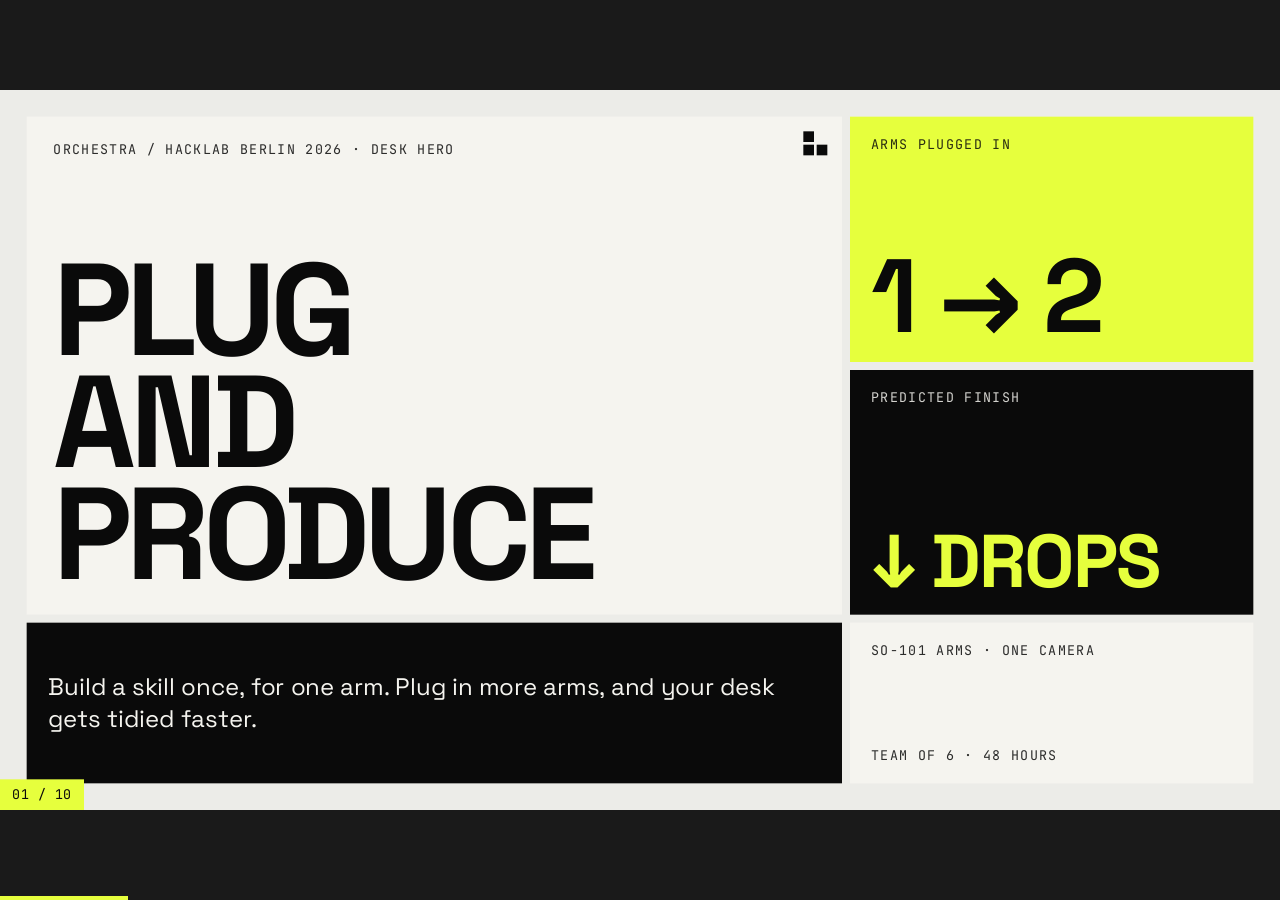
==== commit 5487c8d7: "Pitch deck: same skills on every arm, managed by Orchestra; film of the real two-arm run; filmed res" ====
--- a/presentation/index.html
+++ b/presentation/index.html
@@ -309,7 +309,7 @@
    SLIDE 5: DEMO BEATS
    =========================================== */
 .film { position: relative; padding: 0; overflow: hidden; background: var(--ink); }
-.film video { position: absolute; inset: 0; width: 100%; height: 100%; object-fit: cover; background: var(--ink); }
+.film video { position: absolute; inset: 0; width: 100%; height: 100%; object-fit: contain; background: var(--ink); }
 .film .missing { position: absolute; inset: 0; display: none; align-items: center; justify-content: center; text-align: center; padding: 40px; color: var(--paper); font: 500 24px/1.4 var(--font-mono); }
 .film.nofilm video { display: none; }
 .film.nofilm .missing { display: flex; }
@@ -391,7 +391,7 @@
       <div class="stat-sm" style="font-size:112px;color:var(--lemon)">&darr;&nbsp;Drops</div>
     </div>
     <div class="p ink" style="grid-column:1/span 8;grid-row:7/span 2;justify-content:center">
-      <p class="body-lg">A messy desk, tidied by robot arms. In a hurry? Plug in another one.</p>
+      <p class="body-lg">Build a skill once, for one arm. Plug in more arms, and your desk gets tidied faster.</p>
     </div>
     <div class="p between" style="grid-column:9/span 4;grid-row:7/span 2">
       <div class="lab">SO-101 arms &middot; one camera</div>
@@ -418,19 +418,19 @@
     </div>
     <div class="p ink between" style="grid-column:1/span 4;grid-row:5/span 4">
       <div class="stat-sm" style="color:var(--lemon)">01</div>
-      <div><div class="ch" style="margin-bottom:14px">New object</div><p class="body">A trained policy only knows the things it was shown.</p></div>
+      <div><div class="ch" style="margin-bottom:14px">New object</div><p class="body">A trained policy only knows what it was shown. One independent test on this arm: 30&ndash;40% success after 50 demos.</p></div>
     </div>
     <div class="p between" style="grid-column:5/span 4;grid-row:5/span 4">
       <div class="stat-sm">02</div>
-      <div><div class="ch" style="margin-bottom:14px">In a hurry</div><p class="body">A second arm means new data, or re-programming by hand.</p></div>
+      <div><div class="ch" style="margin-bottom:14px">In a hurry</div><p class="body">An SO-101 costs about $100. But every new arm setup means new data and new training.</p></div>
     </div>
     <div class="p ink between" style="grid-column:9/span 4;grid-row:5/span 4">
       <div class="stat-sm" style="color:var(--lemon)">03</div>
-      <div><div class="ch" style="margin-bottom:14px">More arms</div><p class="body">The speed-up flattens, and nothing tells you why.</p></div>
+      <div><div class="ch" style="margin-bottom:14px">More arms</div><p class="body">Published multi-arm systems get 1.5&ndash;3&times;, not N&times;. Nothing tells you why.</p></div>
     </div>
   </div>
   <div class="pagenum">02 / 10</div>
-  <aside class="notes">Desk robots today are trained for one chore with the objects they saw. Put something new on the desk and they are lost. Want it done faster with a second arm? That means new data or re-programming. And more arms rarely means N times faster, with nothing telling you why. Ours needs no training per object: a camera model names what is on the desk. (~30 s)</aside>
+  <aside class="notes">Desk robots today are trained for one chore with the objects they saw. One independent test on this very arm got 30 to 40 percent success after 50 demonstrations. The arm itself is the cheap part, about a hundred dollars. Putting a second one to work is the hard part: new data, or re-programming. And more arms is never N times faster: published systems get 1.5 to 3 times, with nothing telling you why. Ours needs no training per object: a camera model names what is on the desk. (~35 s) Sources if asked: Tiensmith 2026 blog test (ACT about 40%, SmolVLA and pi0.5 about 30%); Hugging Face launch price; our research report for the 1.5 to 3 times range.</aside>
 </section>
 
 <!-- =========================================================
@@ -476,7 +476,7 @@
     </div>
   </div>
   <div class="pagenum invert">03 / 10</div>
-  <aside class="notes">Three moves. See: a camera model reads the desk and writes the steps. Split: the planner assigns steps and predicts the finish. Re-split: when an arm joins, leaves or fails, we re-plan the rest live. The clock on the right is our planner's real output for the 12-object sort: watch it drop as arms join, then stop when a shared bin binds. (~35 s)</aside>
+  <aside class="notes">The pitch in one line: modular skills. Build a skill once, for one arm. Plug in more arms and Orchestra deploys it across all of them, with no new training and no re-programming. Three moves. See: a camera model reads the desk and writes the steps. Split: the planner assigns steps and predicts the finish. Re-split: when an arm joins, leaves or fails, we re-plan the rest live. The clock on the right is our planner's real output for the 12-object sort: watch it drop as arms join, then stop when a shared bin binds. (~35 s)</aside>
 </section>
 
 <!-- =========================================================
@@ -490,7 +490,7 @@
     </div>
     <div class="p ink between" style="grid-column:6/span 7;grid-row:1/span 2">
       <div class="lab">The one contract every arm speaks</div>
-      <p class="body-lg"><span class="mono" style="color:var(--lemon);font-size:32px;white-space:nowrap">execute(task) &rarr; ok | failed | timeout | arm_down</span><br>Real, simulated and fake arms all implement it.</p>
+      <p class="body-lg"><span class="mono" style="color:var(--lemon);font-size:32px;white-space:nowrap">execute(task) &rarr; ok | failed | timeout | arm_down</span><br>Every arm runs the same skills. Orchestra manages the rest.</p>
     </div>
 
     <div class="p between" style="grid-column:1/span 3;grid-row:3/span 3">
@@ -510,7 +510,7 @@
     </div>
     <div class="p ink between" style="grid-column:10/span 3;grid-row:3/span 3">
       <div class="lab">Action &middot; 04</div>
-      <div><div class="h3" style="margin-bottom:10px">Arm workers</div><p class="bsm">SkillWorker: IK skills on MuJoCo and LeRobot; SmolVLA behind the same call.</p></div>
+      <div><div class="h3" style="margin-bottom:10px">Arm workers</div><p class="bsm">Pick and place by calibrated IK: the same skill on every arm. X-VLA (0.9B), fine-tuned on 41 demos, fits the same call.</p></div>
     </div>
 
     <div class="p lemon between" style="grid-column:1/span 4;grid-row:6/span 3">
@@ -536,8 +536,8 @@
 <section class="slide" aria-label="Live demo">
   <div class="frame">
     <div class="p film" style="grid-column:1/span 8;grid-row:1/span 8">
-      <video src="media/real_run.mp4" controls playsinline preload="metadata" onerror="this.parentNode.classList.add('nofilm')"></video>
-      <div class="missing">Film of the real run goes here:<br>presentation/media/real_run.mp4</div>
+      <video src="media/real_two_arms.mp4" controls muted playsinline preload="metadata" onerror="this.parentNode.classList.add('nofilm')"></video>
+      <div class="missing">Film of the real run:<br>media/real_two_arms.mp4</div>
     </div>
     <div class="p ink pad-lg" style="grid-column:9/span 4;grid-row:1/span 8;justify-content:center">
       <ol class="beats">
@@ -647,20 +647,20 @@
       <div class="stat-sm" data-fact="show.pairs">2</div>
     </div>
     <div class="p lemon between" style="grid-column:10/span 3;grid-row:4/span 3">
-      <div class="lab">Teleop episodes on the Hub</div>
-      <div class="stat-sm" data-fact="show.episodes">20</div>
+      <div class="lab">Two-arm demos, X-VLA policy trained in <span data-fact="show.policy_time">1 h 42 min</span></div>
+      <div class="stat-sm" data-fact="show.policy_episodes">41</div>
     </div>
     <div class="p ink between" style="grid-column:1/span 6;grid-row:7/span 2">
       <div class="lab">Simulation</div>
       <p class="body">Sort 12 objects: <span data-fact="show.sim_steps">24/24</span> steps on <span data-fact="show.sim_arms">3</span> MuJoCo arms; a failed grasp recovers.</p>
     </div>
     <div class="p between" style="grid-column:7/span 6;grid-row:7/span 2">
-      <div class="lab">Real arms, Sunday morning</div>
-      <p class="body">Two SO-101s tidy 5 boxes into the bowl: best run 106 s. An arm plugged in mid-run joins in under 1 s.</p>
+      <div class="lab">Real arms, on film</div>
+      <p class="body">Two SO-101s tidy 5 of 5 objects in 2:49, same skill on both. An arm plugged in mid-run joins in under 1 s.</p>
     </div>
   </div>
   <div class="pagenum">08 / 10</div>
-  <aside class="notes">Where we are, straight from the repo: the camera, the planner and the live re-split work end to end; simulated arms run the whole sort; and since Sunday morning two real arms tidy the table together, with an arm joining mid-run in under a second. (~20 s)</aside>
+  <aside class="notes">Where we are, straight from the repo: the camera, the planner and the live re-split work end to end; simulated arms run the whole sort; and since Sunday morning two real arms tidy the table together, with an arm joining mid-run in under a second. A learned policy is next: X-VLA, trained on our 41 two-arm demos, fits them to within <span data-fact="show.policy_error">0.9°</span>; its success on the arms is not measured yet. (~25 s)</aside>
 </section>
 
 <!-- =========================================================
@@ -696,7 +696,7 @@
       <div class="lab">Action</div>
       <div>
         <div class="sub" style="margin-bottom:16px">Vivek &amp; Sahil</div>
-        <p class="bsm">IK skills behind one worker, sort on 3 MuJoCo arms, LeRobot driver. Teleop data for SmolVLA.</p>
+        <p class="bsm">IK skills behind one worker, sort on 3 MuJoCo arms. X-VLA trained on 41 two-arm demos.</p>
       </div>
     </div>
     <div class="p lemon between" style="grid-column:9/span 4;grid-row:4/span 5">
@@ -729,7 +729,7 @@
     </div>
     <div class="p between" style="grid-column:1/span 6;grid-row:7/span 2">
       <div class="lab">Beyond the desk</div>
-      <p class="body">The same system runs a packing or kitting bench: add an arm, and it tells you when the batch is done.</p>
+      <p class="body">Today it tidies your desk. The same system runs a packing bench: add an arm, re-program nothing.</p>
     </div>
     <div class="p between" style="grid-column:7/span 6;grid-row:7/span 2">
       <div class="lab">Orchestra &middot; github.com/termvato/HFTeamA</div>
@@ -737,7 +737,7 @@
     </div>
   </div>
   <div class="pagenum invert">10 / 10</div>
-  <aside class="notes">Today it tidies a desk. The same system runs a packing bench in industry: add an arm, and it tells you when the batch is done. Plug in an arm, watch the clock drop. Thanks. (~15 s)</aside>
+  <aside class="notes">The desk is the story: a messy desk, tidied, and faster when you plug in another arm. One sentence beyond the desk, no more: the same system runs a packing bench, add an arm and nobody re-programs anything. Plug in an arm, watch the clock drop. Thanks. (~15 s) Only if a judge asks about industry: factories installed 603,000 robots in 2025 (IFR, up 11%), and integrators quote set-up at 1.5 to 3 times the robot's price (a rough range, not a measurement).</aside>
 </section>
 
 </main>
@@ -753,11 +753,11 @@
 <!-- FACTS:START -->
 <script type="application/json" id="deck-facts">
 {
- "generated": "Sun 22 Nov 12:53",
- "main_sha": "598053e",
+ "generated": "Sun 22 Nov 15:35",
+ "main_sha": "5052ec9",
  "show": {
-  "tests": 384,
-  "commits": 229,
+  "tests": 399,
+  "commits": 242,
   "ops_backlog": "17/22",
   "action_work": "12/13",
   "followers": 2,
@@ -768,7 +768,10 @@
   "dry_1": "53 s",
   "dry_2": "37 s",
   "vlm_found": "6/6",
-  "vlm_error": "0.6 cm"
+  "vlm_error": "0.6 cm",
+  "policy_episodes": "41",
+  "policy_time": "1 h 42 min",
+  "policy_error": "0.9°"
  },
  "scaling": {
   "task": "sort12",
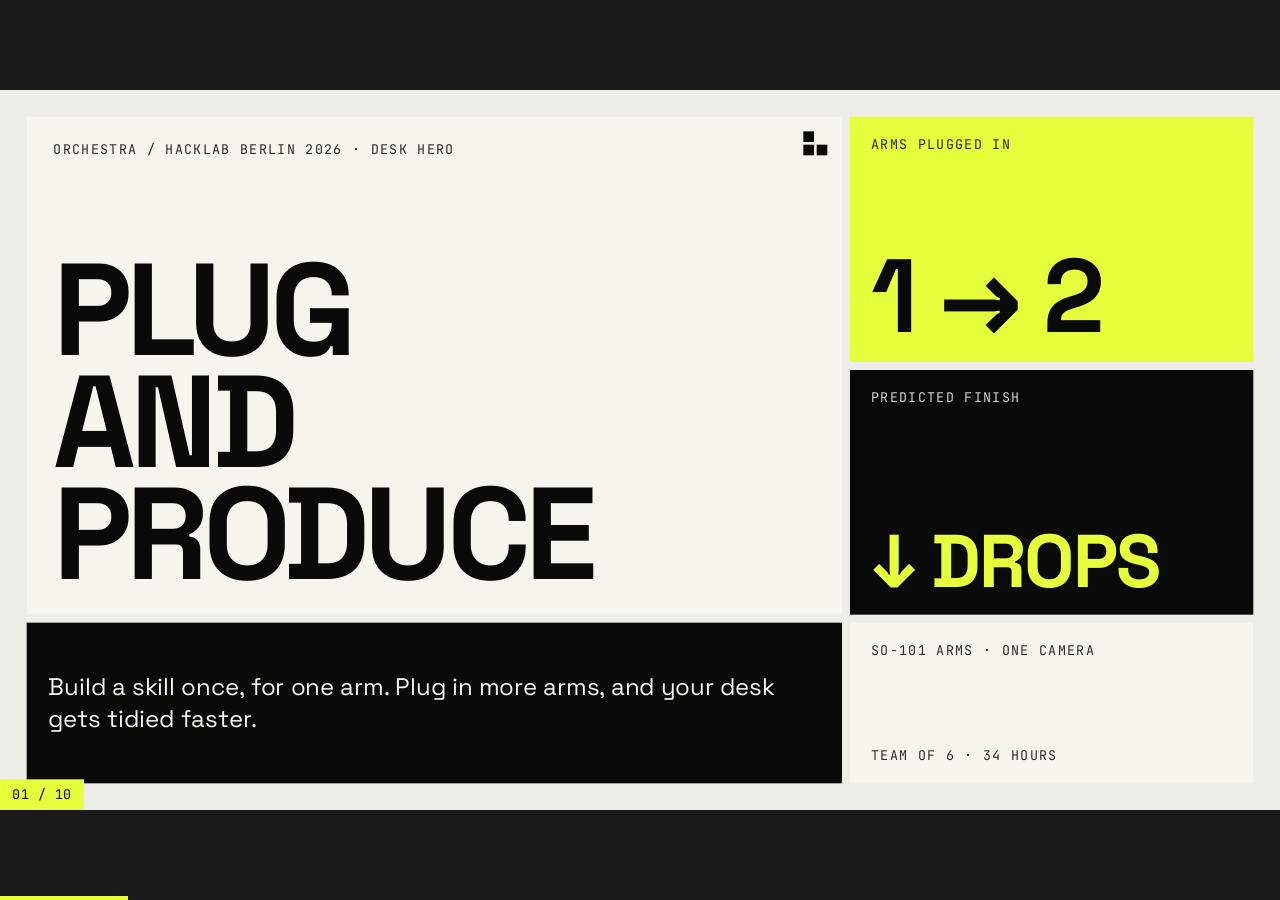
==== commit 87617a27: "Pitch deck and script: 34 hours (the hackathon's length), not 48" ====
--- a/presentation/index.html
+++ b/presentation/index.html
@@ -395,7 +395,7 @@
     </div>
     <div class="p between" style="grid-column:9/span 4;grid-row:7/span 2">
       <div class="lab">SO-101 arms &middot; one camera</div>
-      <div class="lab">Team of 6 &middot; 48 hours</div>
+      <div class="lab">Team of 6 &middot; 34 hours</div>
     </div>
   </div>
   <div class="pagenum lemon">01 / 10</div>
@@ -413,8 +413,8 @@
       <h2 class="title">A desk robot does<br><mark>one trained thing</mark></h2>
     </div>
     <div class="p lemon between" style="grid-column:8/span 5;grid-row:1/span 4">
-      <div class="lab">Training runs we need for a new object on the desk</div>
-      <div class="stat-lg">0</div>
+      <div class="lab">Demos to teach the skill, once</div>
+      <div><div class="stat-lg">41</div><p class="body" style="margin-top:18px">Extra demos to add another arm: 0</p></div>
     </div>
     <div class="p ink between" style="grid-column:1/span 4;grid-row:5/span 4">
       <div class="stat-sm" style="color:var(--lemon)">01</div>
@@ -430,7 +430,7 @@
     </div>
   </div>
   <div class="pagenum">02 / 10</div>
-  <aside class="notes">Desk robots today are trained for one chore with the objects they saw. One independent test on this very arm got 30 to 40 percent success after 50 demonstrations. The arm itself is the cheap part, about a hundred dollars. Putting a second one to work is the hard part: new data, or re-programming. And more arms is never N times faster: published systems get 1.5 to 3 times, with nothing telling you why. Ours needs no training per object: a camera model names what is on the desk. (~35 s) Sources if asked: Tiensmith 2026 blog test (ACT about 40%, SmolVLA and pi0.5 about 30%); Hugging Face launch price; our research report for the 1.5 to 3 times range.</aside>
+  <aside class="notes">Desk robots today are trained for one chore with the objects they saw. One independent test on this very arm got 30 to 40 percent success after 50 demonstrations. The arm itself is the cheap part, about a hundred dollars. Putting a second one to work is the hard part: new data, or re-programming. And more arms is never N times faster: published systems get 1.5 to 3 times, with nothing telling you why. Ours: the skill is taught once, from 41 demonstrations. Adding another arm needs none: Orchestra deploys the same skill on it. (~35 s) Sources if asked: Tiensmith 2026 blog test (ACT about 40%, SmolVLA and pi0.5 about 30%); Hugging Face launch price; our research report for the 1.5 to 3 times range.</aside>
 </section>
 
 <!-- =========================================================
